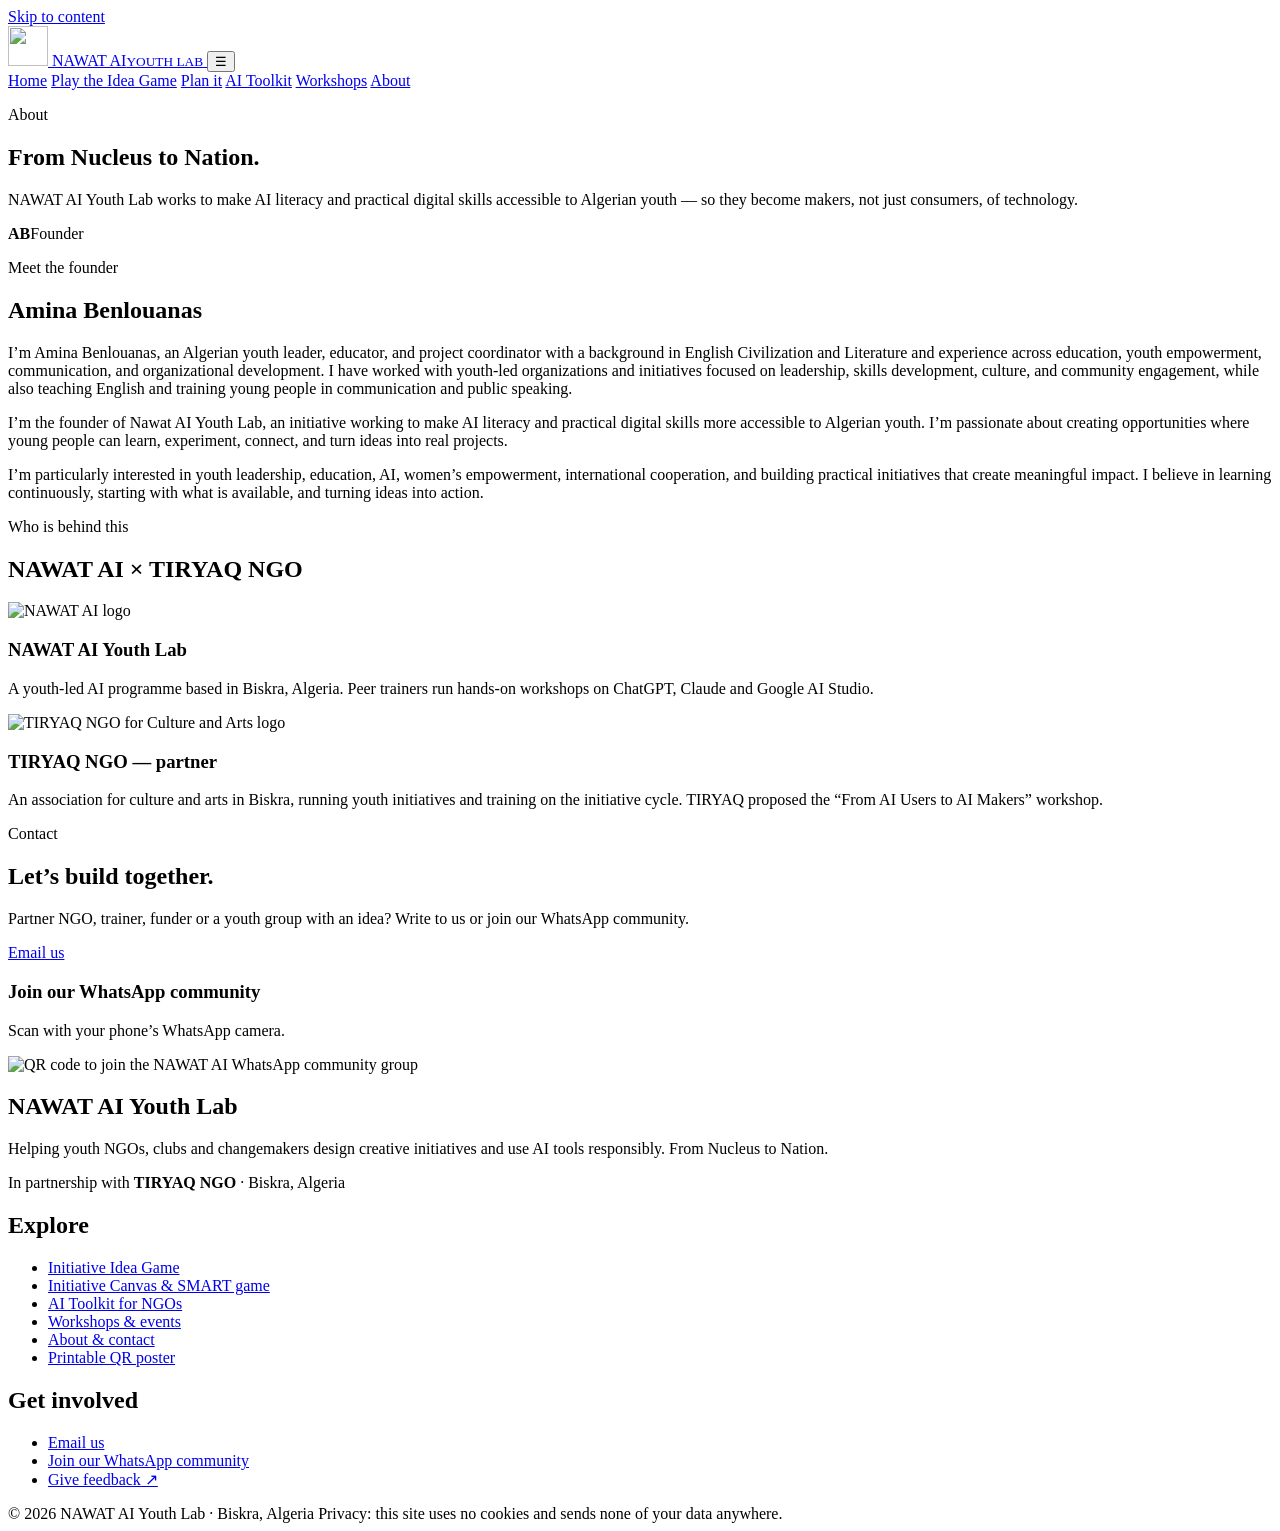
==== about.html @ 22d90e9e "Add files via upload" ====
<!doctype html>
<html lang="en">
<head>
  <meta charset="utf-8">
  <meta name="viewport" content="width=device-width, initial-scale=1">
  <meta http-equiv="Content-Security-Policy" content="default-src 'self'; script-src 'self'; style-src 'self'; img-src 'self' data:; font-src 'self'; connect-src 'none'; object-src 'none'; base-uri 'self'; form-action 'none'">
  <meta name="referrer" content="strict-origin-when-cross-origin">
  <title>About & Contact — NAWAT AI Youth Lab</title>
  <meta name="description" content="NAWAT AI Youth Lab makes AI literacy and practical digital skills accessible to Algerian youth. Founded by Amina Benlouanas, in partnership with TIRYAQ NGO.">
  <meta name="theme-color" content="#0A1628">
  <link rel="canonical" href="https://benloamina-svg.github.io/nawat-ai-youth-lab/about.html">
  <meta property="og:type" content="website">
  <meta property="og:site_name" content="NAWAT AI Youth Lab">
  <meta property="og:title" content="About & Contact — NAWAT AI Youth Lab">
  <meta property="og:description" content="NAWAT AI Youth Lab makes AI literacy and practical digital skills accessible to Algerian youth. Founded by Amina Benlouanas, in partnership with TIRYAQ NGO.">
  <meta property="og:url" content="https://benloamina-svg.github.io/nawat-ai-youth-lab/about.html">
  <meta property="og:image" content="https://benloamina-svg.github.io/nawat-ai-youth-lab/assets/img/nawat-logo.png">
  <meta name="twitter:card" content="summary">
  <link rel="icon" type="image/png" href="assets/img/favicon.png">
  <link rel="stylesheet" href="assets/css/styles.css">
</head>
<body>
  <a class="skip-link" href="#main">Skip to content</a>
  <header class="site-header">
    <div class="wrap header-inner">
      <a class="brand" href="index.html" aria-label="NAWAT AI Youth Lab — home">
        <img src="assets/img/nawat-logo.png" alt="" width="40" height="40">
        <span class="brand-text">NAWAT AI<small>YOUTH LAB</small></span>
      </a>
      <button class="menu-toggle" id="menuToggle" type="button" aria-expanded="false" aria-controls="siteNav" aria-label="Open navigation">☰</button>
      <nav id="siteNav" class="site-nav" aria-label="Main">
        <a href="index.html">Home</a>
        <a href="initiative-game.html" class="nav-cta">Play the Idea Game</a>
        <a href="planning.html">Plan it</a>
        <a href="ai-toolkit.html">AI Toolkit</a>
        <a href="workshops.html">Workshops</a>
        <a href="about.html">About</a>
      </nav>
    </div>
  </header>
  <main id="main">
    <section class="hero pattern">
      <div class="wrap">
        <p class="eyebrow">About</p>
        <h1 class="title-xl">From Nucleus <span class="em">to Nation.</span></h1>
        <p class="lede">NAWAT AI Youth Lab works to make AI literacy and practical digital skills accessible to Algerian youth — so they become makers, not just consumers, of technology.</p>
      </div>
    </section>

    <section class="section section-alt" aria-labelledby="founder-title">
      <div class="wrap founder">
        <div class="founder-badge" aria-hidden="true"><div><b>AB</b><span class="pill gold">Founder</span></div></div>
        <div>
          <p class="eyebrow">Meet the founder</p>
          <h2 class="title-lg" id="founder-title">Amina Benlouanas</h2>
          <p>I’m Amina Benlouanas, an Algerian youth leader, educator, and project coordinator with a background in English Civilization and Literature and experience across education, youth empowerment, communication, and organizational development. I have worked with youth-led organizations and initiatives focused on leadership, skills development, culture, and community engagement, while also teaching English and training young people in communication and public speaking.</p>
          <p>I’m the founder of Nawat AI Youth Lab, an initiative working to make AI literacy and practical digital skills more accessible to Algerian youth. I’m passionate about creating opportunities where young people can learn, experiment, connect, and turn ideas into real projects.</p>
          <p>I’m particularly interested in youth leadership, education, AI, women’s empowerment, international cooperation, and building practical initiatives that create meaningful impact. I believe in learning continuously, starting with what is available, and turning ideas into action.</p>
        </div>
      </div>
    </section>

    <section class="section" aria-labelledby="partners-title">
      <div class="wrap">
        <div class="section-head"><p class="eyebrow">Who is behind this</p><h2 class="title-lg" id="partners-title">NAWAT AI <span class="em">×</span> TIRYAQ NGO</h2></div>
        <div class="grid grid-2">
          <div class="card"><div class="logo-tile"><img src="assets/img/nawat-logo.png" alt="NAWAT AI logo" width="114" height="114"></div><h3 class="idea-result-gap">NAWAT AI Youth Lab</h3><p class="muted">A youth-led AI programme based in Biskra, Algeria. Peer trainers run hands-on workshops on ChatGPT, Claude and Google AI Studio.</p></div>
          <div class="card"><div class="logo-tile"><img src="assets/img/tiryaq-logo.png" alt="TIRYAQ NGO for Culture and Arts logo" width="80" height="114"></div><h3 class="idea-result-gap">TIRYAQ NGO — partner</h3><p class="muted">An association for culture and arts in Biskra, running youth initiatives and training on the initiative cycle. TIRYAQ proposed the “From AI Users to AI Makers” workshop.</p></div>
        </div>
      </div>
    </section>

    <section class="section section-alt pattern" id="contact" aria-labelledby="contact-title">
      <div class="wrap grid grid-2">
        <div>
          <p class="eyebrow">Contact</p>
          <h2 class="title-lg" id="contact-title">Let’s build <span class="em">together.</span></h2>
          <p class="lede">Partner NGO, trainer, funder or a youth group with an idea? Write to us or join our WhatsApp community.</p>
          <div class="actions"><a class="button" data-email href="#">Email us</a></div>
        </div>
        <div class="card">
          <h3>Join our WhatsApp community</h3>
          <p class="muted">Scan with your phone’s WhatsApp camera.</p>
          <div class="qr-box"><img src="assets/img/whatsapp-qr.png" alt="QR code to join the NAWAT AI WhatsApp community group" width="172" height="172"></div>
        </div>
      </div>
    </section>
  </main>
  <footer class="site-footer">
    <div class="wrap">
      <div class="footer-grid">
        <div>
          <h2>NAWAT AI Youth Lab</h2>
          <p>Helping youth NGOs, clubs and changemakers design creative initiatives and use AI tools responsibly. From Nucleus to Nation.</p>
          <p>In partnership with <strong>TIRYAQ NGO</strong> · Biskra, Algeria</p>
        </div>
        <div>
          <h2>Explore</h2>
          <ul>
            <li><a href="initiative-game.html">Initiative Idea Game</a></li>
            <li><a href="planning.html">Initiative Canvas &amp; SMART game</a></li>
            <li><a href="ai-toolkit.html">AI Toolkit for NGOs</a></li>
            <li><a href="workshops.html">Workshops &amp; events</a></li>
            <li><a href="about.html">About &amp; contact</a></li>
            <li><a href="poster.html">Printable QR poster</a></li>
          </ul>
        </div>
        <div>
          <h2>Get involved</h2>
          <ul>
            <li><a data-email href="about.html#contact">Email us</a></li>
            <li><a href="about.html#contact">Join our WhatsApp community</a></li>
            <li><a data-form="feedback" href="#">Give feedback ↗</a></li>
          </ul>
        </div>
      </div>
      <div class="footer-bottom">
        <span>© <span data-year>2026</span> NAWAT AI Youth Lab · Biskra, Algeria</span>
        <span>Privacy: this site uses no cookies and sends none of your data anywhere.</span>
      </div>
    </div>
  </footer>
  <script src="assets/js/config.js"></script>
  <script src="assets/js/main.js"></script>
</body>
</html>
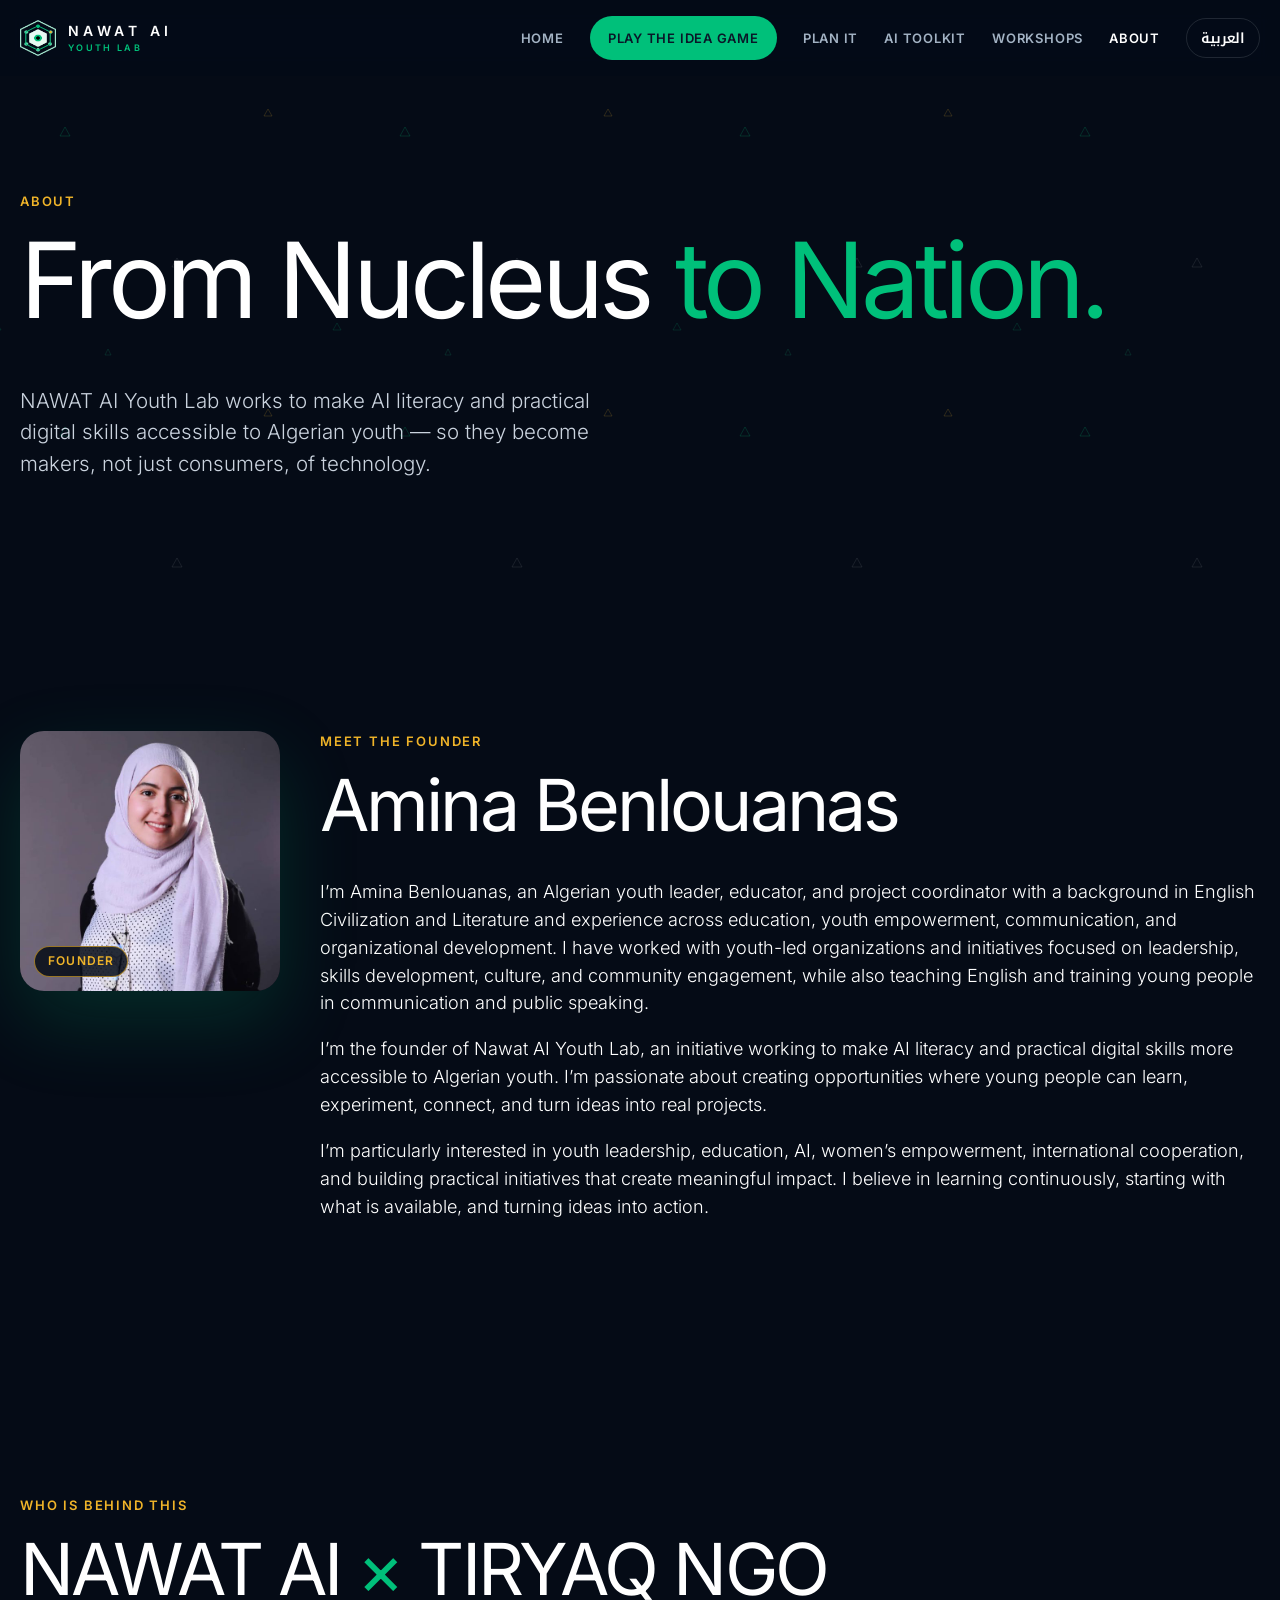
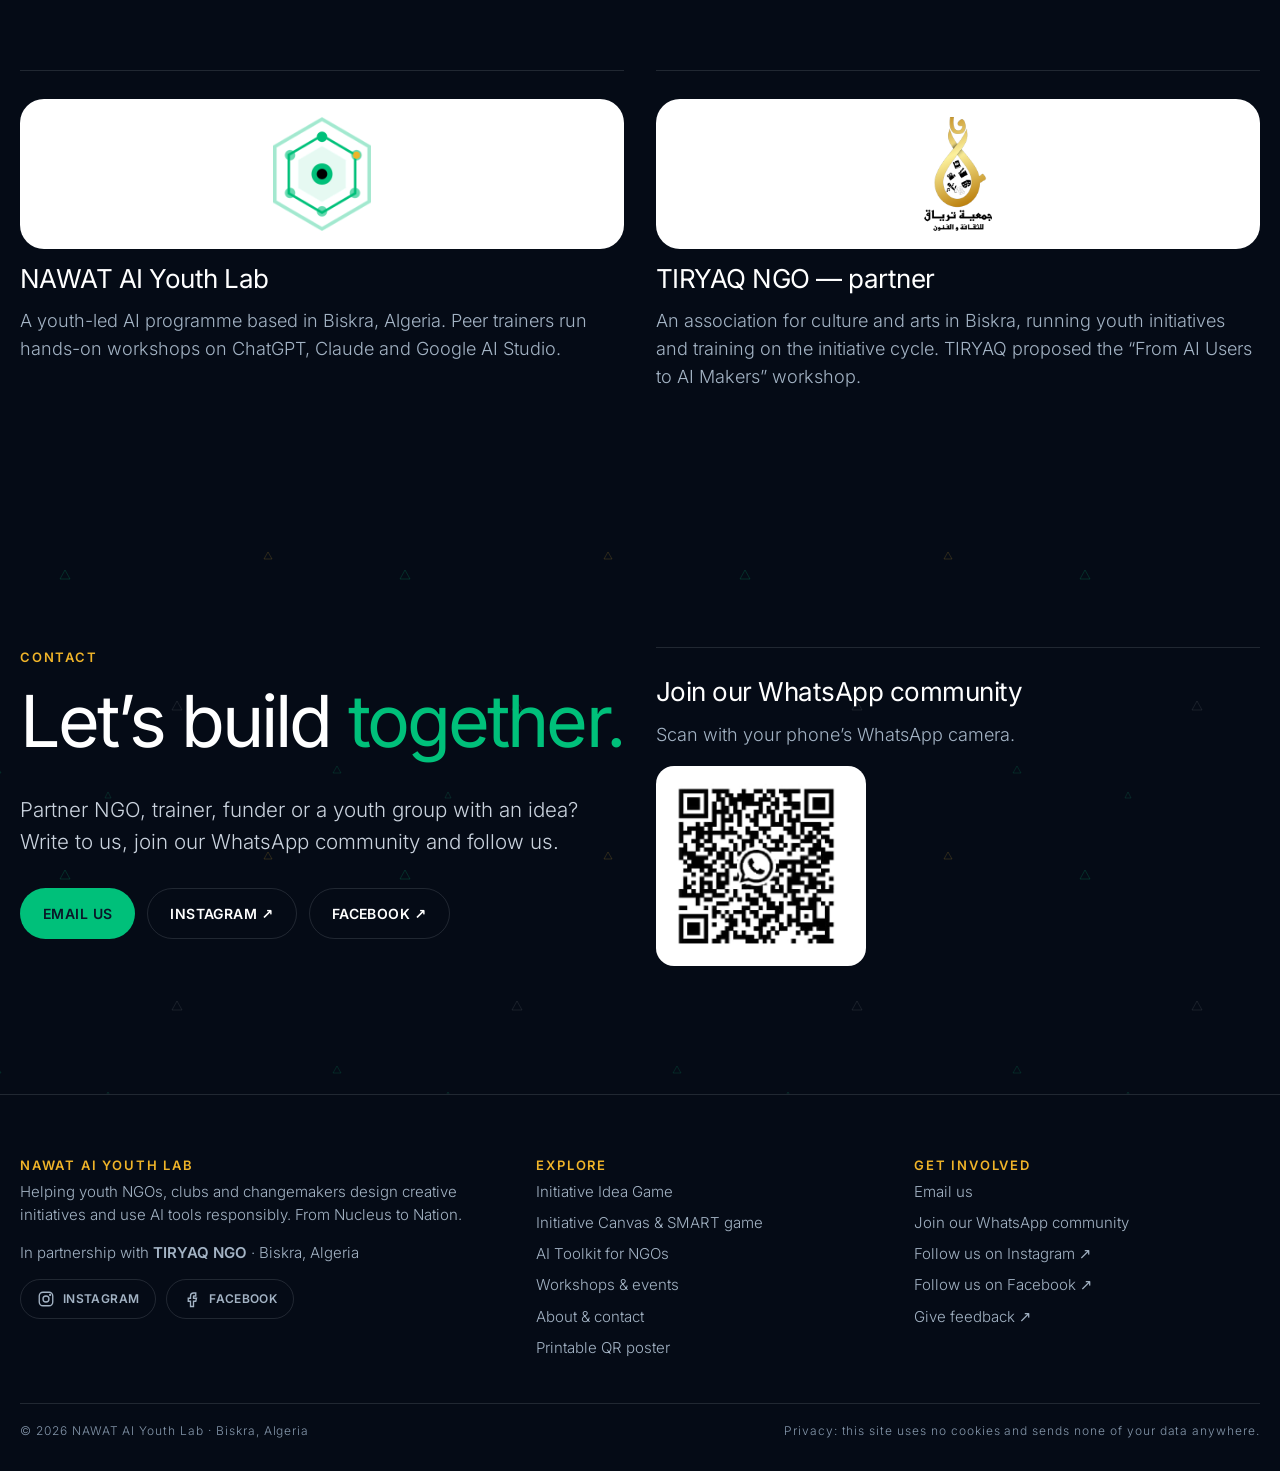
==== commit 30a16661: "Publish complete site: Arabic version, social links, founder photo Replaces the partial web upload w" ====
--- a/about.html
+++ b/about.html
@@ -1,5 +1,5 @@
 <!doctype html>
-<html lang="en">
+<html lang="en" dir="ltr">
 <head>
   <meta charset="utf-8">
   <meta name="viewport" content="width=device-width, initial-scale=1">
@@ -7,10 +7,13 @@
   <meta name="referrer" content="strict-origin-when-cross-origin">
   <title>About & Contact — NAWAT AI Youth Lab</title>
   <meta name="description" content="NAWAT AI Youth Lab makes AI literacy and practical digital skills accessible to Algerian youth. Founded by Amina Benlouanas, in partnership with TIRYAQ NGO.">
-  <meta name="theme-color" content="#0A1628">
+  <meta name="theme-color" content="#050B16">
   <link rel="canonical" href="https://benloamina-svg.github.io/nawat-ai-youth-lab/about.html">
+  <link rel="alternate" hreflang="en" href="https://benloamina-svg.github.io/nawat-ai-youth-lab/about.html">
+  <link rel="alternate" hreflang="ar" href="https://benloamina-svg.github.io/nawat-ai-youth-lab/ar/about.html">
   <meta property="og:type" content="website">
   <meta property="og:site_name" content="NAWAT AI Youth Lab">
+  <meta property="og:locale" content="en_US">
   <meta property="og:title" content="About & Contact — NAWAT AI Youth Lab">
   <meta property="og:description" content="NAWAT AI Youth Lab makes AI literacy and practical digital skills accessible to Algerian youth. Founded by Amina Benlouanas, in partnership with TIRYAQ NGO.">
   <meta property="og:url" content="https://benloamina-svg.github.io/nawat-ai-youth-lab/about.html">
@@ -25,7 +28,7 @@
     <div class="wrap header-inner">
       <a class="brand" href="index.html" aria-label="NAWAT AI Youth Lab — home">
         <img src="assets/img/nawat-logo.png" alt="" width="40" height="40">
-        <span class="brand-text">NAWAT AI<small>YOUTH LAB</small></span>
+        <span class="brand-text" lang="en">NAWAT AI<small>YOUTH LAB</small></span>
       </a>
       <button class="menu-toggle" id="menuToggle" type="button" aria-expanded="false" aria-controls="siteNav" aria-label="Open navigation">☰</button>
       <nav id="siteNav" class="site-nav" aria-label="Main">
@@ -35,6 +38,7 @@
         <a href="ai-toolkit.html">AI Toolkit</a>
         <a href="workshops.html">Workshops</a>
         <a href="about.html">About</a>
+        <a class="lang-switch" href="ar/about.html" lang="ar" hreflang="ar" aria-label="Arabic version">العربية</a>
       </nav>
     </div>
   </header>
@@ -49,7 +53,7 @@
 
     <section class="section section-alt" aria-labelledby="founder-title">
       <div class="wrap founder">
-        <div class="founder-badge" aria-hidden="true"><div><b>AB</b><span class="pill gold">Founder</span></div></div>
+        <figure class="founder-photo"><img src="assets/img/amina-benlouanas.jpg" alt="Portrait of Amina Benlouanas, founder of NAWAT AI Youth Lab" width="320" height="320" loading="lazy"><figcaption class="pill gold">Founder</figcaption></figure>
         <div>
           <p class="eyebrow">Meet the founder</p>
           <h2 class="title-lg" id="founder-title">Amina Benlouanas</h2>
@@ -75,8 +79,12 @@
         <div>
           <p class="eyebrow">Contact</p>
           <h2 class="title-lg" id="contact-title">Let’s build <span class="em">together.</span></h2>
-          <p class="lede">Partner NGO, trainer, funder or a youth group with an idea? Write to us or join our WhatsApp community.</p>
-          <div class="actions"><a class="button" data-email href="#">Email us</a></div>
+          <p class="lede">Partner NGO, trainer, funder or a youth group with an idea? Write to us, join our WhatsApp community and follow us.</p>
+          <div class="actions">
+            <a class="button" data-email href="#">Email us</a>
+            <a class="button button-outline" data-social="instagram" href="#">Instagram ↗</a>
+            <a class="button button-outline" data-social="facebook" href="#">Facebook ↗</a>
+          </div>
         </div>
         <div class="card">
           <h3>Join our WhatsApp community</h3>
@@ -93,6 +101,10 @@
           <h2>NAWAT AI Youth Lab</h2>
           <p>Helping youth NGOs, clubs and changemakers design creative initiatives and use AI tools responsibly. From Nucleus to Nation.</p>
           <p>In partnership with <strong>TIRYAQ NGO</strong> · Biskra, Algeria</p>
+          <div class="social">
+            <a class="button button-outline button-small" data-social="instagram" href="#"><svg viewBox="0 0 24 24" aria-hidden="true"><rect x="3" y="3" width="18" height="18" rx="5"/><circle cx="12" cy="12" r="4"/><circle cx="17.5" cy="6.5" r=".6"/></svg> Instagram</a>
+            <a class="button button-outline button-small" data-social="facebook" href="#"><svg viewBox="0 0 24 24" aria-hidden="true"><path d="M14 8h3V4h-3a4 4 0 0 0-4 4v3H7v4h3v7h4v-7h3l1-4h-4V8.5a.5.5 0 0 1 .5-.5z"/></svg> Facebook</a>
+          </div>
         </div>
         <div>
           <h2>Explore</h2>
@@ -110,6 +122,8 @@
           <ul>
             <li><a data-email href="about.html#contact">Email us</a></li>
             <li><a href="about.html#contact">Join our WhatsApp community</a></li>
+            <li><a data-social="instagram" href="#">Follow us on Instagram ↗</a></li>
+            <li><a data-social="facebook" href="#">Follow us on Facebook ↗</a></li>
             <li><a data-form="feedback" href="#">Give feedback ↗</a></li>
           </ul>
         </div>
@@ -121,6 +135,7 @@
     </div>
   </footer>
   <script src="assets/js/config.js"></script>
+  <script src="assets/js/i18n.js"></script>
   <script src="assets/js/main.js"></script>
 </body>
 </html>
--- a/assets/css/styles.css
+++ b/assets/css/styles.css
@@ -0,0 +1,362 @@
+/* =====================================================================
+   NAWAT AI Youth Lab — shared styles (design v2: "nucleus on a navy void")
+   Dark void canvas, oversized light headlines, ultra-light body copy,
+   one emerald pill for the main action, gold for small labels.
+   Tokens are documented in docs/DESIGN_SYSTEM.md
+   ===================================================================== */
+@font-face {
+  font-family: "Inter";
+  src: url("../fonts/inter-variable.woff2") format("woff2");
+  font-weight: 100 900; font-style: normal; font-display: swap;
+}
+@font-face {
+  font-family: "Noto Kufi Arabic";
+  src: url("../fonts/noto-kufi-arabic.woff2") format("woff2");
+  font-weight: 100 900; font-style: normal; font-display: swap;
+  unicode-range: U+0600-06FF, U+0750-077F, U+08A0-08FF, U+FB50-FDFF, U+FE70-FEFF, U+200C-200E, U+2010-2011, U+204F, U+2E41;
+}
+:root {
+  /* Colour */
+  --void: #050B16;            /* page canvas (NAWAT deep navy) */
+  --navy: #0A1628;            /* brand navy: text on emerald, subtle surfaces */
+  --navy-deep: #050B16;
+  --surface: rgba(235, 244, 255, .045);   /* only for interactive tool panels */
+  --surface-2: rgba(235, 244, 255, .07);
+  --border: rgba(235, 244, 255, .12);     /* hairlines */
+  --emerald: #00C07A; --emerald-2: #12D58E;
+  --gold: #F0B429;
+  --white: #FFFFFF; --sky: #EBF4FF;
+  --muted: #A3B3C4;           /* secondary text (AA on void) */
+  --subtle: #8496AA;          /* tertiary text */
+  /* Type */
+  --font: "Inter", Calibri, ui-sans-serif, system-ui, -apple-system, "Segoe UI", Arial, sans-serif;
+  --display: clamp(46px, 8.2vw, 108px);
+  --h-lg: clamp(36px, 5.6vw, 76px);
+  --h-md: clamp(28px, 3.4vw, 44px);
+  /* Shape & space */
+  --radius: 24px; --pill: 9999px; --wrap: 1280px;
+  --gap-section: clamp(72px, 10vw, 128px);
+}
+*, *::before, *::after { box-sizing: border-box; }
+html { scroll-behavior: smooth; -webkit-text-size-adjust: 100%; }
+@media (prefers-reduced-motion: reduce) { html { scroll-behavior: auto; } * { transition: none !important; animation: none !important; } }
+body { margin: 0; font-family: var(--font); font-feature-settings: "ss01", "cv11"; background: var(--void); color: var(--white); font-size: 18px; font-weight: 300; line-height: 1.55; -webkit-font-smoothing: antialiased; }
+img { max-width: 100%; display: block; }
+a { color: var(--gold); text-underline-offset: 3px; }
+h1, h2, h3, h4 { font-weight: 400; line-height: 1.05; margin: 0 0 .5em; letter-spacing: -.035em; color: var(--white); }
+h3 { font-size: 24px; letter-spacing: -.02em; line-height: 1.25; }
+strong, b { font-weight: 600; }
+p { margin: 0 0 1em; }
+.em { color: var(--emerald); } .gold { color: var(--gold); }
+:focus-visible { outline: 2px solid var(--gold); outline-offset: 4px; border-radius: 6px; }
+.skip-link { position: absolute; top: 8px; left: 12px; width: 1px; height: 1px; overflow: hidden; clip-path: inset(50%); white-space: nowrap; background: var(--emerald); color: var(--navy); padding: 10px 16px; z-index: 30; font-weight: 600; border-radius: var(--pill); }
+.skip-link:focus { width: auto; height: auto; clip-path: none; }
+.wrap { width: min(var(--wrap), calc(100% - 40px)); margin-inline: auto; }
+.section { padding-block: var(--gap-section); }
+.section-alt { background: transparent; }
+/* Ambient particle field: tiny outlined triangles at very low opacity */
+.pattern { background-image: url("data:image/svg+xml,%3Csvg xmlns='http://www.w3.org/2000/svg' width='340' height='300' viewBox='0 0 340 300'%3E%3Cg fill='none' stroke-width='1'%3E%3Cpath d='M28 40l5 9h-10z' stroke='%2300C07A' stroke-opacity='.18'/%3E%3Cpath d='M231 22l4 7h-8z' stroke='%23F0B429' stroke-opacity='.16'/%3E%3Cpath d='M140 171l5 9h-10z' stroke='%23EBF4FF' stroke-opacity='.08'/%3E%3Cpath d='M300 236l4 7h-8z' stroke='%2300C07A' stroke-opacity='.14'/%3E%3Cpath d='M71 262l3 6h-6z' stroke='%2312D58E' stroke-opacity='.12'/%3E%3C/g%3E%3C/svg%3E"); background-position: 37px 11px; }
+
+/* ---- Header: transparent bar, uppercase links, one emerald pill ---- */
+.site-header { position: sticky; top: 0; z-index: 20; background: rgba(5, 11, 22, .78); backdrop-filter: saturate(140%) blur(10px); -webkit-backdrop-filter: saturate(140%) blur(10px); }
+.header-inner { display: flex; align-items: center; justify-content: space-between; height: 76px; }
+.brand { display: flex; align-items: center; gap: 12px; text-decoration: none; color: var(--white); }
+.brand img { width: 36px; height: 36px; }
+.brand-text { font-weight: 600; letter-spacing: .32em; font-size: 14px; line-height: 1.1; }
+.brand-text small { display: block; letter-spacing: .26em; font-size: 9px; color: var(--emerald); margin-top: 4px; font-weight: 600; }
+.site-nav { display: flex; align-items: center; gap: 26px; }
+.site-nav a { color: var(--muted); text-decoration: none; font-size: 13px; font-weight: 600; text-transform: uppercase; letter-spacing: .06em; transition: color .15s; }
+.site-nav a:hover, .site-nav a[aria-current="page"] { color: var(--white); }
+.site-nav .nav-cta { color: var(--navy); background: var(--emerald); padding: 12px 18px; border-radius: var(--pill); }
+.site-nav .nav-cta:hover, .site-nav .nav-cta[aria-current="page"] { color: var(--navy); background: var(--emerald-2); }
+.menu-toggle { display: none; background: transparent; border: 1px solid var(--border); color: var(--white); border-radius: var(--pill); font-size: 20px; width: 46px; height: 46px; cursor: pointer; }
+
+/* ---- Typography helpers ---- */
+.eyebrow { font-size: 13px; font-weight: 600; letter-spacing: .14em; text-transform: uppercase; color: var(--gold); margin-bottom: 18px; }
+.title-xl { font-size: var(--display); letter-spacing: -.045em; line-height: .98; }
+.title-lg { font-size: var(--h-lg); letter-spacing: -.04em; line-height: 1.02; }
+.lede { font-size: clamp(18px, 1.6vw, 21px); font-weight: 300; color: var(--sky); opacity: .86; max-width: 600px; }
+.muted { color: var(--muted); }
+.divider { width: 40px; height: 2px; background: var(--emerald); border: 0; margin: 20px 0; }
+.pill { display: inline-block; border: 1px solid rgba(0, 192, 122, .6); color: var(--emerald); border-radius: var(--pill); padding: 5px 13px; font-size: 12px; font-weight: 600; letter-spacing: .1em; text-transform: uppercase; }
+.pill.gold { border-color: rgba(240, 180, 41, .6); color: var(--gold); }
+
+/* ---- Buttons: emerald pill = the main action; ghost = everything else ---- */
+.button { display: inline-flex; align-items: center; justify-content: center; gap: 8px; min-height: 48px; padding: 14px 22px; border-radius: var(--pill); border: 1px solid transparent; font: inherit; font-weight: 600; font-size: 14px; letter-spacing: .03em; text-transform: uppercase; cursor: pointer; text-decoration: none; transition: transform .15s, background .15s, border-color .15s, color .15s; background: var(--emerald); color: var(--navy); }
+.button:hover { background: var(--emerald-2); transform: translateY(-1px); }
+.button-outline { background: transparent; color: var(--white); border-color: var(--border); }
+.button-outline:hover { background: transparent; border-color: var(--white); }
+.button-small { min-height: 40px; padding: 9px 16px; font-size: 12px; }
+.button.is-disabled { opacity: .5; cursor: not-allowed; pointer-events: none; }
+.actions { display: flex; flex-wrap: wrap; gap: 12px; margin-top: 30px; }
+
+/* ---- Hero: two-column split, constellation on the right ---- */
+.hero { padding-block: clamp(56px, 9vw, 120px) clamp(56px, 8vw, 104px); }
+.hero-grid { display: grid; grid-template-columns: 1.1fr .9fr; gap: clamp(24px, 4vw, 64px); align-items: center; }
+.hero-visual { position: relative; aspect-ratio: 1; width: 100%; max-width: 560px; justify-self: center; display: grid; place-items: center; }
+.constellation { position: absolute; inset: -6%; width: 112%; height: 112%; }
+.hero-visual img { width: 22%; position: relative; filter: drop-shadow(0 0 40px rgba(0, 192, 122, .35)); }
+.orbit-tag { position: absolute; font-size: 12px; font-weight: 600; letter-spacing: .14em; color: var(--sky); text-transform: uppercase; }
+.orbit-tag b { color: var(--gold); font-weight: 600; margin-right: 6px; }
+.t1 { top: 6%; left: 2%; } .t2 { top: 48%; right: -2%; } .t3 { bottom: 6%; left: 10%; }
+.stats { display: flex; flex-wrap: wrap; gap: 40px; margin-top: 56px; }
+.stats div { font-size: 14px; color: var(--muted); }
+.stats b { display: block; font-size: 36px; font-weight: 400; letter-spacing: -.03em; color: var(--white); }
+
+/* ---- Content blocks: no boxes — text floats on the void, hairline on top ---- */
+.grid { display: grid; gap: 40px 32px; }
+.grid-2 { grid-template-columns: repeat(2, 1fr); } .grid-3 { grid-template-columns: repeat(3, 1fr); } .grid-4 { grid-template-columns: repeat(4, 1fr); }
+.card { background: transparent; border: 0; border-top: 1px solid var(--border); border-radius: 0; padding: 28px 0 0; }
+.card h3 { font-size: 26px; margin-bottom: 12px; }
+.card p:last-child { margin-bottom: 0; }
+.card .icon { font-size: 22px; color: var(--emerald); margin-bottom: 18px; display: block; }
+a.card { color: inherit; text-decoration: none; transition: border-color .2s; }
+a.card:hover { border-top-color: var(--emerald); }
+a.card:hover h3 { color: var(--emerald); }
+.card-link { color: var(--gold); font-weight: 600; font-size: 13px; text-transform: uppercase; letter-spacing: .08em; display: inline-block; margin-top: 18px; }
+.accent { border-top: 2px solid var(--emerald); }
+.accent-gold { border-top: 2px solid var(--gold); }
+.section-head { max-width: 860px; margin-bottom: clamp(40px, 5vw, 64px); }
+.split { display: grid; grid-template-columns: 1fr 1fr; gap: clamp(32px, 6vw, 96px); align-items: start; }
+.steps-row { counter-reset: s; }
+.steps-row .card { position: relative; }
+.steps-row .card::before { counter-increment: s; content: "0" counter(s); display: block; font-size: 13px; font-weight: 600; color: var(--gold); letter-spacing: .1em; margin-bottom: 14px; }
+.check-list { list-style: none; padding: 0; margin: 0; }
+.check-list li { padding: 16px 0 16px 32px; border-bottom: 1px solid var(--border); position: relative; color: var(--sky); opacity: .9; }
+.check-list li::before { content: "↗"; position: absolute; left: 2px; color: var(--emerald); font-weight: 600; }
+
+/* ---- Forms & interactive tool panels ---- */
+fieldset { border: 0; padding: 0; margin: 0 0 30px; min-width: 0; }
+legend, .label { font-weight: 500; font-size: 16px; margin-bottom: 14px; padding: 0; display: block; color: var(--white); }
+legend span, .label span { color: var(--gold); margin-right: 10px; font-size: 13px; font-weight: 600; }
+.chips { display: flex; flex-wrap: wrap; gap: 8px; }
+.chip-input { position: absolute; opacity: 0; width: 1px; height: 1px; }
+.chip { display: inline-block; padding: 10px 16px; border: 1px solid var(--border); border-radius: var(--pill); background: transparent; color: var(--sky); font-size: 15px; font-weight: 400; cursor: pointer; transition: border-color .15s, color .15s, background .15s; }
+.chip:hover { border-color: var(--emerald); }
+.chip-input:checked + .chip { background: var(--emerald); border-color: var(--emerald); color: var(--navy); font-weight: 500; }
+.chip-input:focus-visible + .chip { outline: 2px solid var(--gold); outline-offset: 3px; }
+input[type="text"], textarea { width: 100%; padding: 14px 16px; background: rgba(235, 244, 255, .04); border: 1px solid var(--border); border-radius: 14px; color: var(--white); font: inherit; font-size: 16px; font-weight: 300; }
+textarea { resize: vertical; }
+input::placeholder, textarea::placeholder { color: var(--subtle); }
+input:focus, textarea:focus { border-color: var(--emerald); outline: none; box-shadow: 0 0 0 3px rgba(0, 192, 122, .18); }
+.field { display: block; margin-bottom: 20px; font-weight: 500; font-size: 15px; }
+.field input, .field textarea { margin-top: 8px; }
+.field small { display: block; font-weight: 300; color: var(--subtle); margin-top: 4px; font-size: 13px; }
+.suggestions { display: flex; flex-wrap: wrap; gap: 8px; margin-top: 12px; font-size: 14px; color: var(--subtle); }
+.suggestion { background: transparent; border: 1px dashed var(--border); color: var(--muted); border-radius: var(--pill); padding: 8px 14px; font: inherit; font-size: 14px; cursor: pointer; text-align: left; }
+.suggestion:hover { border-color: var(--gold); color: var(--white); }
+.status { min-height: 24px; color: var(--emerald); font-weight: 500; font-size: 15px; margin-top: 14px; }
+.panel { background: var(--surface); border: 0; border-radius: var(--radius); padding: clamp(22px, 3.5vw, 44px); }
+
+/* ---- Game result ---- */
+.game-layout { display: grid; grid-template-columns: 1.1fr .9fr; gap: 40px; align-items: start; }
+.game-aside { position: sticky; top: 96px; }
+.idea-result { margin-top: 48px; scroll-margin-top: 90px; }
+.idea-card { background: var(--sky); color: var(--navy); border-radius: var(--radius); padding: clamp(24px, 4vw, 48px); outline: none; font-weight: 400; }
+.idea-card .tag { font-size: 11px; font-weight: 700; letter-spacing: .16em; text-transform: uppercase; color: #007A4E; }
+.idea-name { font-size: clamp(34px, 5vw, 60px); color: var(--navy); letter-spacing: -.04em; }
+.idea-pitch { font-size: 18px; color: #2E4D6A; }
+.idea-facts { display: grid; grid-template-columns: repeat(2, 1fr); gap: 14px 24px; margin: 24px 0; padding: 20px 0; border-block: 1px solid #C9D9E8; }
+.idea-facts dt { font-size: 11px; font-weight: 700; letter-spacing: .14em; text-transform: uppercase; color: #4A6480; }
+.idea-facts dd { margin: 2px 0 0; font-weight: 500; }
+.idea-section { margin-top: 22px; }
+.idea-section h4 { font-size: 13px; letter-spacing: .14em; text-transform: uppercase; color: #007A4E; margin-bottom: 8px; }
+.idea-section ol, .idea-section ul { margin: 0; padding-left: 22px; }
+.idea-section li { margin-bottom: 6px; }
+.idea-section.zero { background: #FFF6DE; border-left: 4px solid var(--gold); padding: 14px 18px; border-radius: 8px; }
+.prompt-card { background: var(--surface); border: 0; border-radius: var(--radius); padding: 22px; margin-bottom: 14px; }
+.prompt-card h4 { font-size: 16px; }
+.prompt-text { font-family: ui-monospace, Consolas, monospace; font-size: 13px; color: var(--sky); background: rgba(5, 11, 22, .7); border-radius: 14px; padding: 14px; white-space: pre-wrap; }
+
+/* ---- Builder ---- */
+.builder-output { margin-top: 28px; background: var(--sky); color: var(--navy); border-radius: var(--radius); padding: clamp(22px, 3.5vw, 40px); font-weight: 400; }
+.builder-output h3 { font-size: 36px; color: var(--navy); letter-spacing: -.035em; }
+.builder-output h4 { font-size: 11px; letter-spacing: .14em; text-transform: uppercase; color: #007A4E; margin: 16px 0 4px; }
+.builder-output p { margin: 0; white-space: pre-wrap; }
+.form-grid { display: grid; grid-template-columns: 1fr 1fr; gap: 0 18px; }
+.save-state { font-size: 13px; color: var(--subtle); }
+
+/* ---- Agenda ---- */
+.agenda { list-style: none; padding: 0; margin: 0; border-top: 1px solid var(--border); }
+.agenda li { display: grid; grid-template-columns: 72px 1fr 120px; gap: 20px; align-items: center; padding: 30px 0; border-bottom: 1px solid var(--border); }
+.agenda .num { color: var(--gold); font-weight: 600; font-size: 14px; letter-spacing: .1em; }
+.agenda h3 { font-size: clamp(22px, 2.4vw, 30px); margin-bottom: 6px; }
+.agenda p { margin: 0; color: var(--muted); font-size: 17px; }
+.agenda .verb { font-size: 12px; letter-spacing: .14em; color: var(--emerald); text-align: right; font-weight: 600; }
+
+/* ---- About ---- */
+.founder { display: grid; grid-template-columns: 260px 1fr; gap: 40px; align-items: start; }
+.founder-badge { aspect-ratio: 1; border-radius: var(--radius); display: grid; place-items: center; text-align: center; background: radial-gradient(circle at 50% 45%, rgba(0, 192, 122, .22), transparent 62%), var(--surface); }
+.founder-badge b { display: block; font-size: 72px; font-weight: 400; color: var(--white); letter-spacing: -.05em; margin-bottom: 8px; }
+.logo-tile { background: #fff; border-radius: var(--radius); padding: 18px; margin-bottom: 8px; display: grid; place-items: center; height: 150px; }
+.logo-tile img { max-height: 114px; width: auto; }
+.qr-box { background: #fff; padding: 14px; border-radius: 18px; width: 210px; }
+
+/* ---- Footer ---- */
+.site-footer { background: transparent; border-top: 1px solid var(--border); padding-block: 64px 30px; color: var(--muted); font-size: 15px; }
+.footer-grid { display: grid; grid-template-columns: 1.4fr 1fr 1fr; gap: 32px; }
+.site-footer h2 { font-size: 13px; font-weight: 600; letter-spacing: .14em; text-transform: uppercase; color: var(--gold); }
+.site-footer ul { list-style: none; padding: 0; margin: 0; }
+.site-footer li { margin-bottom: 8px; }
+.site-footer a { color: var(--muted); text-decoration: none; }
+.site-footer a:hover { color: var(--emerald); }
+.footer-bottom { margin-top: 36px; padding-top: 18px; border-top: 1px solid var(--border); display: flex; flex-wrap: wrap; justify-content: space-between; gap: 12px; font-size: 12px; letter-spacing: .08em; color: var(--subtle); }
+
+/* ---- Poster (A4) ---- */
+.poster-page { background: #1a2433; }
+.poster { width: 210mm; min-height: 297mm; margin: 24px auto; background: var(--void); border-radius: 0; color: var(--sky); padding: 18mm 16mm; display: flex; flex-direction: column; gap: 10mm; }
+.poster h1 { font-size: 44pt; letter-spacing: -.03em; }
+.poster .qr-box { width: 70mm; }
+.poster-logos { display: flex; gap: 12px; align-items: center; margin-top: auto; }
+.poster-logos .logo-tile { height: 90px; padding: 10px; }
+.poster-logos .logo-tile img { max-height: 70px; }
+.poster-toolbar { text-align: center; padding: 16px; }
+
+/* ---- Responsive ---- */
+@media (max-width: 960px) {
+  .hero-grid, .game-layout, .founder, .split { grid-template-columns: 1fr; }
+  .hero-visual { max-width: 380px; }
+  .game-aside { position: static; }
+  .grid-3, .grid-4 { grid-template-columns: repeat(2, 1fr); }
+  .footer-grid { grid-template-columns: 1fr 1fr; }
+  .founder-badge { max-width: 200px; }
+}
+@media (max-width: 960px) {
+  .menu-toggle { display: block; }
+  .site-nav { display: none; position: absolute; top: 76px; left: 0; right: 0; flex-direction: column; align-items: stretch; gap: 4px; background: var(--void); border-bottom: 1px solid var(--border); padding: 12px 20px 24px; }
+  .site-nav.open { display: flex; }
+  .site-nav a { padding: 12px 6px; font-size: 16px; }
+  .site-nav .nav-cta { text-align: center; }
+}
+@media (max-width: 600px) {
+  .section { padding-block: 60px; }
+  .hero { padding-block: 48px; }
+  .grid-2, .grid-3, .grid-4, .form-grid, .footer-grid, .idea-facts { grid-template-columns: 1fr; }
+  .panel, .idea-card { padding: 22px; }
+  .agenda li { grid-template-columns: 40px 1fr; }
+  .agenda .verb { grid-column: 2; text-align: left; }
+  .orbit-tag { font-size: 10px; }
+  .stats { gap: 24px; } .stats b { font-size: 28px; }
+  body { font-size: 17px; }
+}
+
+/* ---- Print: only the generated card ---- */
+@media print {
+  @page { margin: 14mm; }
+  body { background: #fff; color: #000; }
+  .site-header, .site-footer, .no-print, .skip-link { display: none !important; }
+  .print-hide { display: none !important; }
+  .idea-card, .builder-output { box-shadow: none; padding: 0; background: #fff; }
+  .poster-page { background: #fff; }
+  .poster { margin: 0; width: auto; -webkit-print-color-adjust: exact; print-color-adjust: exact; }
+}
+.idea-result-gap { margin-top: 14px; }
+.h4 { font-size: 16px; }
+@media (max-width: 840px) { .poster { width: 100%; min-height: auto; margin: 0; } }
+
+/* ---- Plan it: canvas + SMART game ---- */
+.flow { font-size: 13px; margin-top: 28px; letter-spacing: .02em; }
+.canvas-top { display: flex; flex-wrap: wrap; gap: 20px; align-items: end; justify-content: space-between; margin-bottom: 18px; }
+.canvas-name { flex: 1 1 320px; margin: 0; }
+.canvas-progress { flex: 0 1 260px; font-size: 13px; color: var(--muted); font-weight: 600; }
+.bar { height: 6px; background: rgba(235, 244, 255, .08); border-radius: 8px; margin-top: 8px; overflow: hidden; }
+.bar span { display: block; height: 100%; width: 0; background: var(--emerald); transition: width .3s; }
+.canvas-grid { display: grid; grid-template-columns: repeat(4, 1fr); gap: 12px; }
+.canvas-block { background: rgba(5, 11, 22, .55); border: 1px solid transparent; border-radius: 18px; padding: 14px; display: flex; flex-direction: column; transition: border-color .2s; }
+.canvas-block.wide { grid-column: span 2; }
+.canvas-block.filled { border-color: rgba(0, 192, 122, .45); }
+.canvas-block label { font-weight: 500; font-size: 17px; }
+.canvas-num { color: var(--gold); font-size: 12px; margin-right: 4px; }
+.canvas-block small { color: var(--subtle); font-size: 12px; line-height: 1.4; margin: 4px 0 8px; }
+.canvas-block textarea { flex: 1 0 auto; min-height: 90px; font-size: 15px; background: rgba(235, 244, 255, .04); }
+.smart-legend { display: flex; flex-wrap: wrap; gap: 10px; margin-top: 18px; }
+.smart-legend span { border: 1px solid var(--border); border-radius: var(--pill); padding: 6px 12px; font-size: 14px; color: var(--muted); }
+.smart-legend b { color: var(--emerald); margin-right: 4px; }
+.smart-tools { align-items: start; }
+.smart-tools h3 { font-size: 24px; margin-top: 14px; }
+.court-meta { display: flex; justify-content: space-between; font-size: 13px; color: var(--subtle); font-weight: 700; letter-spacing: .06em; }
+.court-goal { font-size: clamp(20px, 2.2vw, 26px); font-weight: 400; letter-spacing: -.015em; line-height: 1.35; background: rgba(5, 11, 22, .6); border-left: 3px solid var(--gold); border-radius: 14px; padding: 18px; margin: 12px 0 18px; }
+.letter-toggles { display: grid; grid-template-columns: repeat(5, 1fr); gap: 8px; }
+.letter-toggle { background: transparent; border: 1px solid var(--border); border-radius: 18px; color: var(--muted); padding: 10px 4px; cursor: pointer; font: inherit; display: flex; flex-direction: column; align-items: center; gap: 2px; }
+.letter-toggle b { font-size: 30px; font-weight: 400; color: var(--white); line-height: 1; }
+.letter-toggle span { font-size: 11px; }
+.letter-toggle[aria-pressed="true"] { border-color: var(--gold); background: rgba(240, 180, 41, .12); }
+.letter-toggle.right { border-color: var(--emerald); background: rgba(0, 192, 122, .18); }
+.letter-toggle.wrong { border-color: #E5484D; background: rgba(229, 72, 77, .15); }
+.letter-toggle.missed { border-color: var(--emerald); border-style: dashed; }
+.court-feedback { margin-top: 16px; font-size: 15px; }
+.verdict { font-weight: 700; font-size: 17px; }
+.verdict.ok { color: var(--emerald); } .verdict.ko { color: var(--gold); }
+.fixed { background: rgba(5, 11, 22, .6); border-radius: 14px; padding: 12px 14px; color: var(--sky); }
+.smart-badges { display: flex; gap: 8px; margin: 6px 0 20px; }
+.smart-badge { width: 46px; height: 46px; display: grid; place-items: center; border-radius: var(--pill); border: 1px solid var(--border); font-weight: 500; font-size: 20px; color: var(--subtle); transition: all .2s; }
+.smart-badge.ok { border-color: var(--emerald); background: var(--emerald); color: var(--navy); }
+.check-field { display: flex; gap: 10px; align-items: flex-start; font-size: 14px; font-weight: 600; margin-bottom: 18px; cursor: pointer; }
+.check-field input { width: 20px; height: 20px; accent-color: var(--emerald); margin-top: 1px; flex: none; }
+.smart-preview { background: var(--sky); color: var(--navy); border-radius: 10px; padding: 16px 18px; }
+.smart-preview .eyebrow { color: #007A4E; margin-bottom: 6px; }
+.smart-preview p { margin: 0 0 6px; font-weight: 600; }
+.smart-preview .muted { color: #4A6480; font-weight: 400; }
+.small { font-size: 13px; }
+.chain { margin-top: 24px; }
+@media (max-width: 960px) { .canvas-grid { grid-template-columns: repeat(2, 1fr); } }
+@media (max-width: 600px) { .canvas-grid { grid-template-columns: 1fr; } .canvas-block.wide { grid-column: auto; } .letter-toggle span { font-size: 9px; } }
+@media print {
+  .canvas-grid { grid-template-columns: repeat(4, 1fr); gap: 6px; }
+  .canvas-block { background: #fff; border: 1px solid #999; padding: 8px; }
+  .canvas-block small { display: none; }
+  .canvas-block textarea { background: #fff; color: #000; border: 0; padding: 0; min-height: 40px; resize: none; font-size: 11px; overflow: visible; field-sizing: content; height: auto !important; }
+  .section-alt, .section { background: #fff !important; padding-block: 0 !important; }
+  .canvas-block { break-inside: avoid; }
+  #canvasForm.panel { background: #fff; border: 0; padding: 0; }
+  #canvasForm input { background: #fff; color: #000; border: 0; font-size: 20px; font-weight: 700; padding: 0; }
+  .canvas-block label, .canvas-name { color: #000; }
+}
+.insight { margin-top: 56px; max-width: 760px; font-size: 17px; }
+.panel .title-lg { font-size: var(--h-md); letter-spacing: -.03em; }
+@media (max-width: 600px) {
+  .stats { display: grid; grid-template-columns: repeat(3, 1fr); gap: 12px; margin-top: 40px; }
+  .stats div { font-size: 12px; } .stats b { font-size: 22px; }
+  .hero-visual { max-width: 300px; margin-top: 8px; }
+  .orbit-tag { font-size: 9px; }
+  .actions .button { width: 100%; }
+}
+.hero { overflow-x: clip; }
+
+/* ---- Language switch & social links ---- */
+.lang-switch { border: 1px solid var(--border); border-radius: var(--pill); padding: 8px 14px; }
+.site-nav a.lang-switch { color: var(--white); text-transform: none; letter-spacing: 0; }
+.site-nav a.lang-switch:hover { border-color: var(--gold); }
+.lang-switch[lang="ar"] { font-family: "Noto Kufi Arabic", var(--font); font-size: 14px; }
+.lang-switch[lang="en"] { font-family: Inter, var(--font); }
+.social { display: flex; gap: 10px; flex-wrap: wrap; }
+.social a { display: inline-flex; align-items: center; gap: 8px; }
+.social svg { width: 18px; height: 18px; fill: none; stroke: currentColor; stroke-width: 1.8; }
+
+/* ---- Arabic (right-to-left) ---- */
+[dir="rtl"] body { font-family: "Noto Kufi Arabic", var(--font); line-height: 1.85; font-weight: 400; }
+[dir="rtl"] :is(h1, h2, h3, h4, .title-xl, .title-lg, .eyebrow, .button, .site-nav a, .pill, .chip, .card-link, legend, .label, .stats b, .orbit-tag, .agenda .verb, .idea-card .tag, .idea-section h4, .idea-facts dt, .builder-output h4) { letter-spacing: 0; }
+[dir="rtl"] :is(h1, h2, .title-xl, .title-lg) { line-height: 1.3; font-weight: 500; }
+[dir="rtl"] .title-xl { font-size: clamp(38px, 6.4vw, 84px); }
+[dir="rtl"] .title-lg { font-size: clamp(30px, 4.4vw, 58px); }
+[dir="rtl"] .panel .title-lg { font-size: clamp(26px, 3vw, 38px); }
+[dir="rtl"] h3 { line-height: 1.5; }
+[dir="rtl"] .brand-text, [dir="rtl"] .brand-text small { letter-spacing: .3em; font-family: Inter, var(--font); }
+[dir="rtl"] .skip-link { left: auto; right: 12px; }
+[dir="rtl"] .check-list li { padding: 16px 32px 16px 0; }
+[dir="rtl"] .check-list li::before { left: auto; right: 2px; content: "↖"; }
+[dir="rtl"] legend span, [dir="rtl"] .label span { margin-right: 0; margin-left: 10px; }
+[dir="rtl"] .suggestion { text-align: right; }
+[dir="rtl"] .agenda .verb { text-align: left; }
+[dir="rtl"] .court-goal { border-left: 0; border-right: 3px solid var(--gold); }
+[dir="rtl"] .idea-section.zero { border-left: 0; border-right: 4px solid var(--gold); }
+[dir="rtl"] .idea-section ol, [dir="rtl"] .idea-section ul { padding-left: 0; padding-right: 22px; }
+[dir="rtl"] .canvas-num { margin-right: 0; margin-left: 4px; }
+[dir="rtl"] .prompt-text { font-family: "Noto Kufi Arabic", var(--font); font-size: 14px; line-height: 1.9; }
+[dir="rtl"] .t1 { left: auto; right: 2%; } [dir="rtl"] .t2 { right: auto; left: -2%; } [dir="rtl"] .t3 { left: auto; right: 10%; }
+[dir="rtl"] .letter-toggle span { font-size: 10px; }
+@media (max-width: 960px) { [dir="rtl"] .agenda .verb { text-align: right; } }
+.founder-photo { margin: 0; position: relative; max-width: 320px; }
+.founder-photo img { width: 100%; height: auto; aspect-ratio: 1; object-fit: cover; border-radius: var(--radius); box-shadow: 0 30px 80px rgba(0, 192, 122, .18); }
+.founder-photo figcaption { position: absolute; bottom: 14px; inset-inline-start: 14px; background: rgba(5, 11, 22, .85); }
+@media (max-width: 960px) { .founder-photo { max-width: 240px; } }
